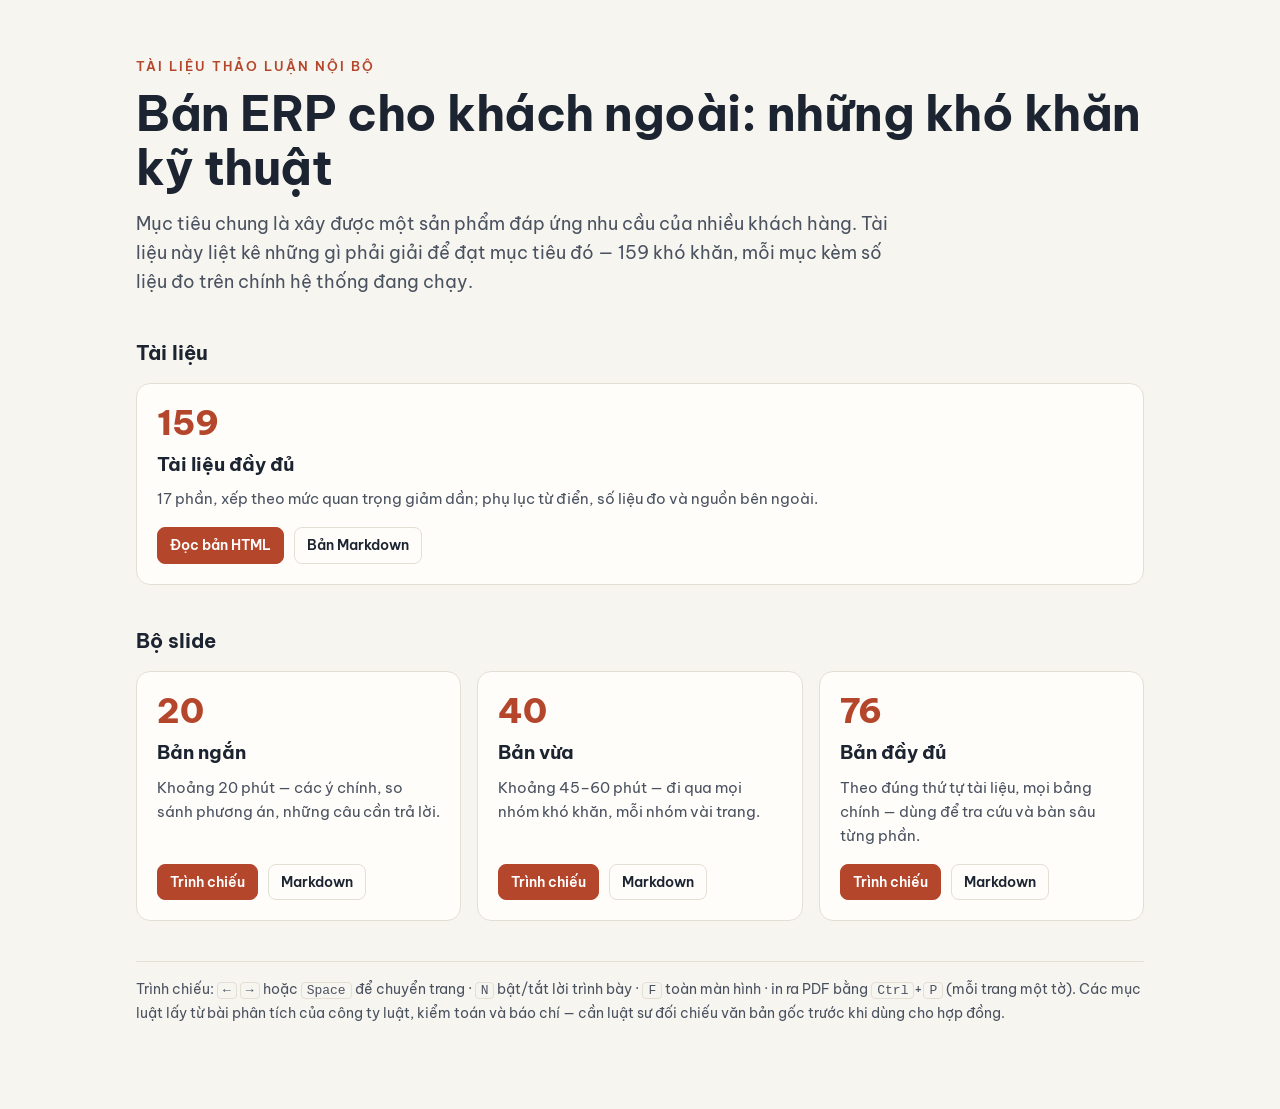
==== index.html @ 6b341f36 "Tài liệu và 3 bộ slide: bán ERP cho khách ngoài - tai-lieu/: 159 khó khăn, 17 phần (HTML + Markdown)" ====
<!doctype html>
<html lang="vi">
<head>
<meta charset="utf-8">
<meta name="viewport" content="width=device-width, initial-scale=1">
<title>Bán ERP cho khách ngoài</title>
<link rel="preconnect" href="https://fonts.googleapis.com">
<link rel="preconnect" href="https://fonts.gstatic.com" crossorigin>
<link href="https://fonts.googleapis.com/css2?family=Be+Vietnam+Pro:wght@400;600;700;800&display=swap" rel="stylesheet">
<style>
  :root { --bg: #F7F5F0; --ink: #1B2430; --muted: #4A5260; --accent: #B4462B; --card: #FFFDF9; --line: #E4DFD5; }
  @media (prefers-color-scheme: dark) {
    :root:not([data-theme="light"]) { --bg: #10151c; --ink: #F7F5F0; --muted: #B8C0CC; --accent: #E8B04B; --card: #1B2430; --line: #2C3848; }
  }
  * { box-sizing: border-box; }
  body { margin: 0; background: var(--bg); color: var(--ink); font: 400 17px/1.6 'Be Vietnam Pro', Arial, sans-serif; }
  main { max-width: 1040px; margin: 0 auto; padding: 56px 16px 72px; }
  .kicker { color: var(--accent); font-weight: 600; letter-spacing: 2px; text-transform: uppercase; font-size: 13px; margin: 0 0 10px; }
  h1 { font-size: clamp(30px, 5vw, 48px); line-height: 1.12; margin: 0 0 16px; letter-spacing: -0.5px; }
  .lead { color: var(--muted); font-size: 18px; max-width: 760px; margin: 0 0 40px; }
  h2 { font-size: 20px; margin: 40px 0 14px; }
  .grid { display: grid; gap: 16px; grid-template-columns: repeat(auto-fit, minmax(280px, 1fr)); }
  .card { background: var(--card); border: 1px solid var(--line); border-radius: 14px; padding: 20px; display: flex; flex-direction: column; gap: 8px; }
  .card h3 { margin: 0; font-size: 19px; }
  .card p { margin: 0; color: var(--muted); font-size: 15px; }
  .num { font-size: 34px; font-weight: 800; color: var(--accent); line-height: 1.1; }
  .links { display: flex; gap: 10px; flex-wrap: wrap; margin-top: auto; padding-top: 8px; }
  .links a { color: var(--ink); text-decoration: none; border: 1px solid var(--line); border-radius: 8px; padding: 6px 12px; font-weight: 600; font-size: 14px; }
  .links a.primary { background: var(--accent); border-color: var(--accent); color: #fff; }
  .note { color: var(--muted); font-size: 14px; margin-top: 40px; border-top: 1px solid var(--line); padding-top: 16px; }
  kbd { border: 1px solid var(--line); border-radius: 4px; padding: 0 5px; font-size: 13px; }
</style>
</head>
<body>
<main>
  <p class="kicker">Tài liệu thảo luận nội bộ</p>
  <h1>Bán ERP cho khách ngoài: những khó khăn kỹ thuật</h1>
  <p class="lead">Mục tiêu chung là xây được một sản phẩm đáp ứng nhu cầu của nhiều khách hàng. Tài liệu này liệt kê những gì phải giải để đạt mục tiêu đó — 159 khó khăn, mỗi mục kèm số liệu đo trên chính hệ thống đang chạy.</p>

  <h2>Tài liệu</h2>
  <div class="grid">
    <div class="card">
      <div class="num">159</div>
      <h3>Tài liệu đầy đủ</h3>
      <p>17 phần, xếp theo mức quan trọng giảm dần; phụ lục từ điển, số liệu đo và nguồn bên ngoài.</p>
      <div class="links"><a class="primary" href="tai-lieu/ban-erp-cho-khach-hang.html">Đọc bản HTML</a><a href="tai-lieu/ban-erp-cho-khach-hang.md">Bản Markdown</a></div>
    </div>
  </div>

  <h2>Bộ slide</h2>
  <div class="grid">
    <div class="card">
      <div class="num">20</div>
      <h3>Bản ngắn</h3>
      <p>Khoảng 20 phút — các ý chính, so sánh phương án, những câu cần trả lời.</p>
      <div class="links"><a class="primary" href="slides/ban-ngan-20-trang.html">Trình chiếu</a><a href="slides/ban-ngan-20-trang.md">Markdown</a></div>
    </div>
    <div class="card">
      <div class="num">40</div>
      <h3>Bản vừa</h3>
      <p>Khoảng 45–60 phút — đi qua mọi nhóm khó khăn, mỗi nhóm vài trang.</p>
      <div class="links"><a class="primary" href="slides/ban-vua-40-trang.html">Trình chiếu</a><a href="slides/ban-vua-40-trang.md">Markdown</a></div>
    </div>
    <div class="card">
      <div class="num">76</div>
      <h3>Bản đầy đủ</h3>
      <p>Theo đúng thứ tự tài liệu, mọi bảng chính — dùng để tra cứu và bàn sâu từng phần.</p>
      <div class="links"><a class="primary" href="slides/ban-day-du.html">Trình chiếu</a><a href="slides/ban-day-du.md">Markdown</a></div>
    </div>
  </div>

  <p class="note">Trình chiếu: <kbd>←</kbd> <kbd>→</kbd> hoặc <kbd>Space</kbd> để chuyển trang · <kbd>N</kbd> bật/tắt lời trình bày · <kbd>F</kbd> toàn màn hình · in ra PDF bằng <kbd>Ctrl</kbd>+<kbd>P</kbd> (mỗi trang một tờ). Các mục luật lấy từ bài phân tích của công ty luật, kiểm toán và báo chí — cần luật sư đối chiếu văn bản gốc trước khi dùng cho hợp đồng.</p>
</main>
</body>
</html>
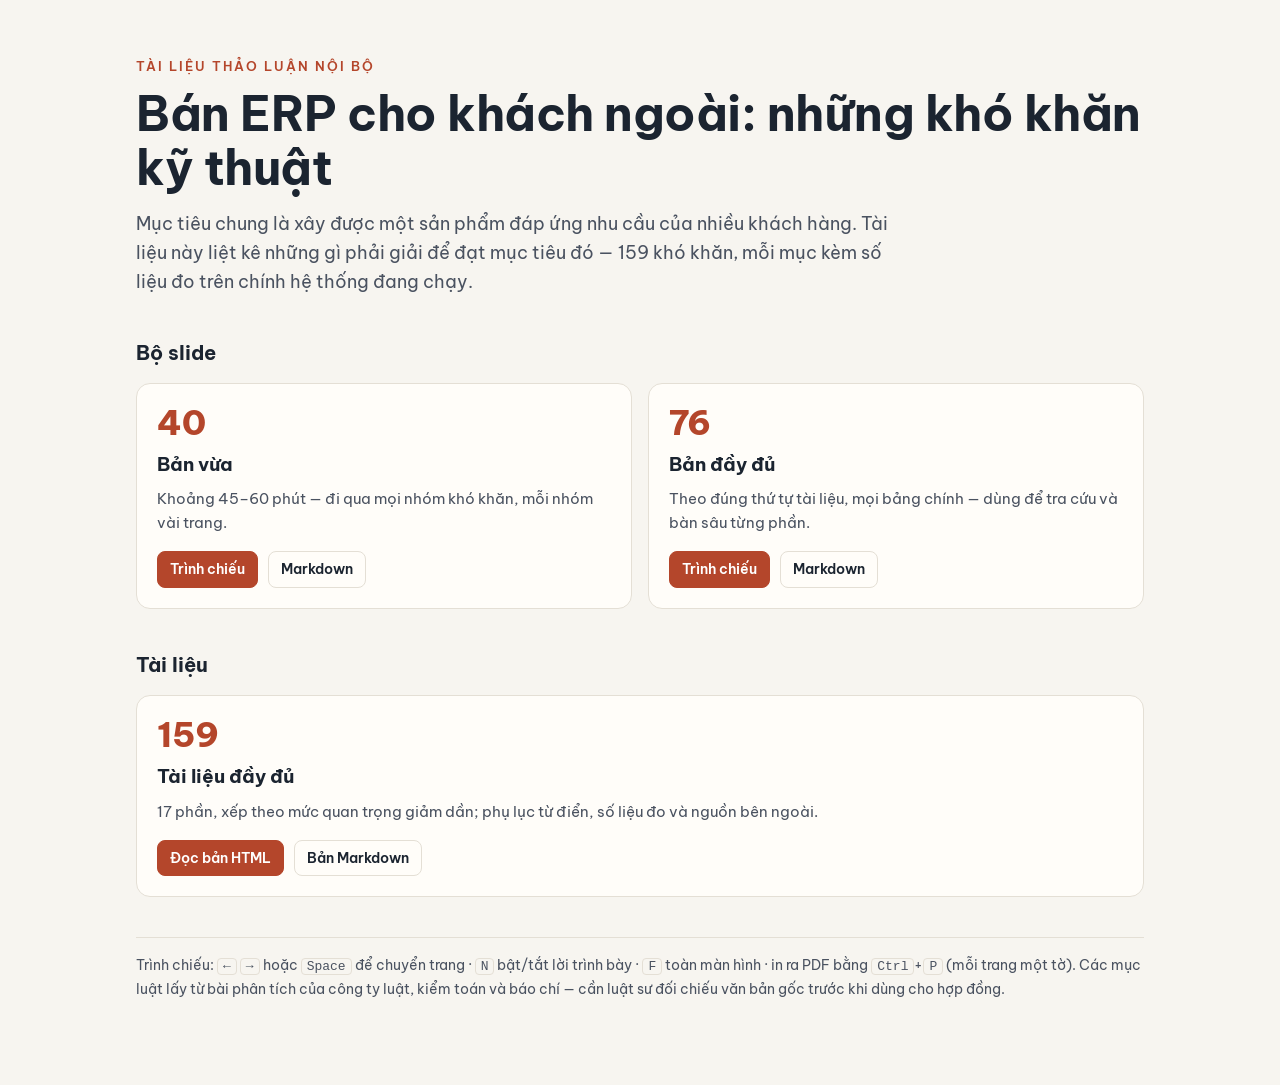
==== commit ae92b51b: "Bỏ bộ slide 20 trang; đưa tài liệu đầy đủ xuống cuối trang chính Co-Authored-By: Claude Opus 5.5 <no" ====
--- a/index.html
+++ b/index.html
@@ -37,24 +37,8 @@
   <h1>Bán ERP cho khách ngoài: những khó khăn kỹ thuật</h1>
   <p class="lead">Mục tiêu chung là xây được một sản phẩm đáp ứng nhu cầu của nhiều khách hàng. Tài liệu này liệt kê những gì phải giải để đạt mục tiêu đó — 159 khó khăn, mỗi mục kèm số liệu đo trên chính hệ thống đang chạy.</p>
 
-  <h2>Tài liệu</h2>
-  <div class="grid">
-    <div class="card">
-      <div class="num">159</div>
-      <h3>Tài liệu đầy đủ</h3>
-      <p>17 phần, xếp theo mức quan trọng giảm dần; phụ lục từ điển, số liệu đo và nguồn bên ngoài.</p>
-      <div class="links"><a class="primary" href="tai-lieu/ban-erp-cho-khach-hang.html">Đọc bản HTML</a><a href="tai-lieu/ban-erp-cho-khach-hang.md">Bản Markdown</a></div>
-    </div>
-  </div>
-
   <h2>Bộ slide</h2>
   <div class="grid">
-    <div class="card">
-      <div class="num">20</div>
-      <h3>Bản ngắn</h3>
-      <p>Khoảng 20 phút — các ý chính, so sánh phương án, những câu cần trả lời.</p>
-      <div class="links"><a class="primary" href="slides/ban-ngan-20-trang.html">Trình chiếu</a><a href="slides/ban-ngan-20-trang.md">Markdown</a></div>
-    </div>
     <div class="card">
       <div class="num">40</div>
       <h3>Bản vừa</h3>
@@ -69,6 +53,16 @@
     </div>
   </div>
 
+  <h2>Tài liệu</h2>
+  <div class="grid">
+    <div class="card">
+      <div class="num">159</div>
+      <h3>Tài liệu đầy đủ</h3>
+      <p>17 phần, xếp theo mức quan trọng giảm dần; phụ lục từ điển, số liệu đo và nguồn bên ngoài.</p>
+      <div class="links"><a class="primary" href="tai-lieu/ban-erp-cho-khach-hang.html">Đọc bản HTML</a><a href="tai-lieu/ban-erp-cho-khach-hang.md">Bản Markdown</a></div>
+    </div>
+  </div>
+
   <p class="note">Trình chiếu: <kbd>←</kbd> <kbd>→</kbd> hoặc <kbd>Space</kbd> để chuyển trang · <kbd>N</kbd> bật/tắt lời trình bày · <kbd>F</kbd> toàn màn hình · in ra PDF bằng <kbd>Ctrl</kbd>+<kbd>P</kbd> (mỗi trang một tờ). Các mục luật lấy từ bài phân tích của công ty luật, kiểm toán và báo chí — cần luật sư đối chiếu văn bản gốc trước khi dùng cho hợp đồng.</p>
 </main>
 </body>
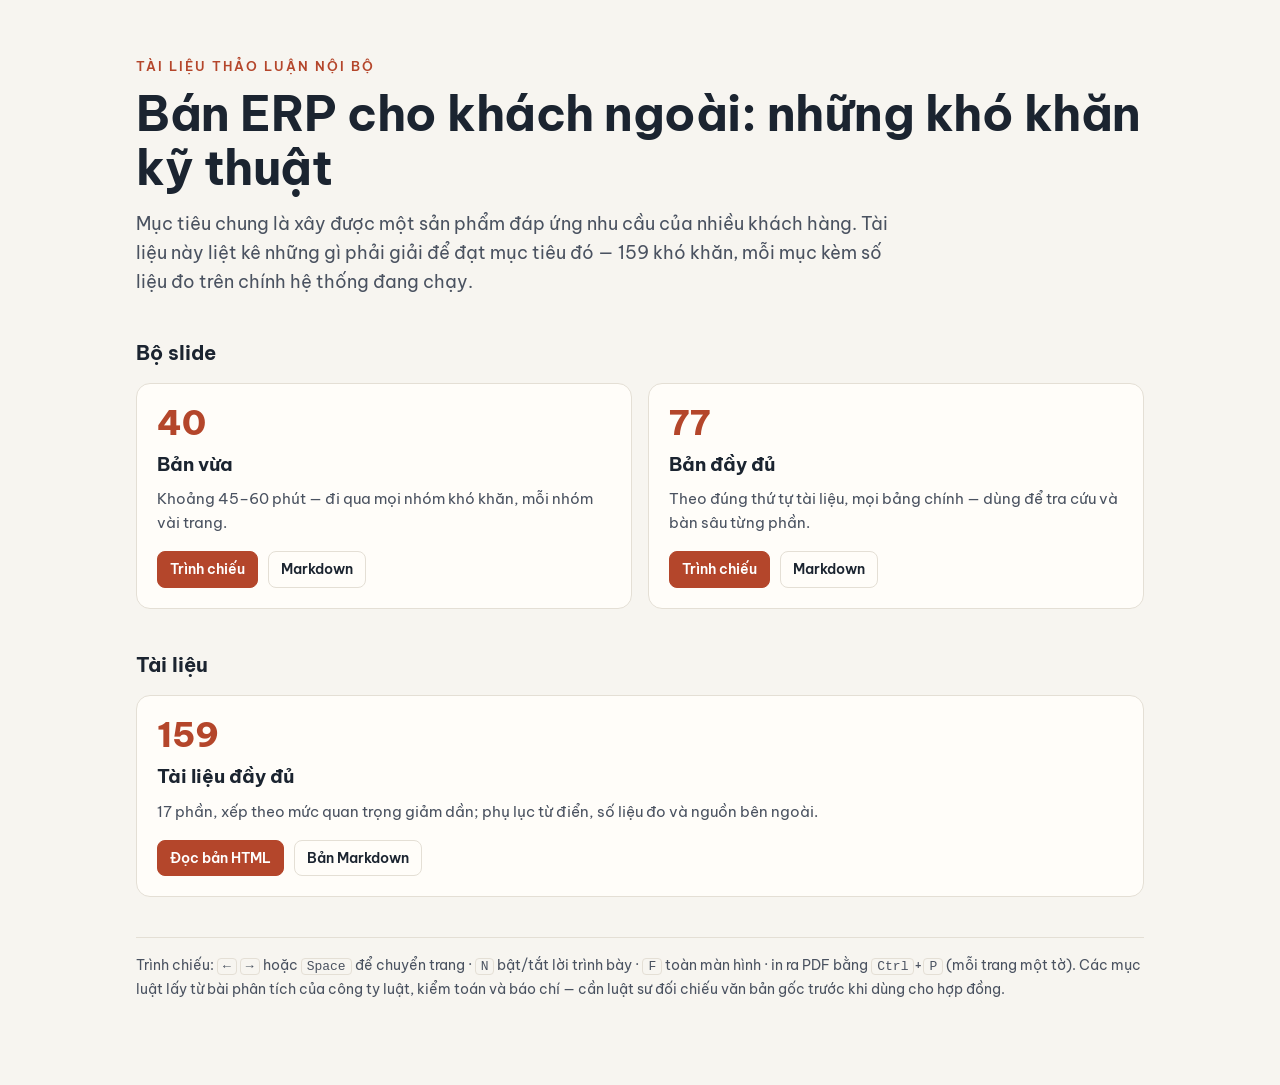
==== commit cd645a63: "Chỉnh bộ slide 40 trang: thêm ẩn dụ xây nhà, viết lại trường/quy trình động, kiểm thử – nghiệm thu, " ====
--- a/index.html
+++ b/index.html
@@ -46,7 +46,7 @@
       <div class="links"><a class="primary" href="slides/ban-vua-40-trang.html">Trình chiếu</a><a href="slides/ban-vua-40-trang.md">Markdown</a></div>
     </div>
     <div class="card">
-      <div class="num">76</div>
+      <div class="num">77</div>
       <h3>Bản đầy đủ</h3>
       <p>Theo đúng thứ tự tài liệu, mọi bảng chính — dùng để tra cứu và bàn sâu từng phần.</p>
       <div class="links"><a class="primary" href="slides/ban-day-du.html">Trình chiếu</a><a href="slides/ban-day-du.md">Markdown</a></div>
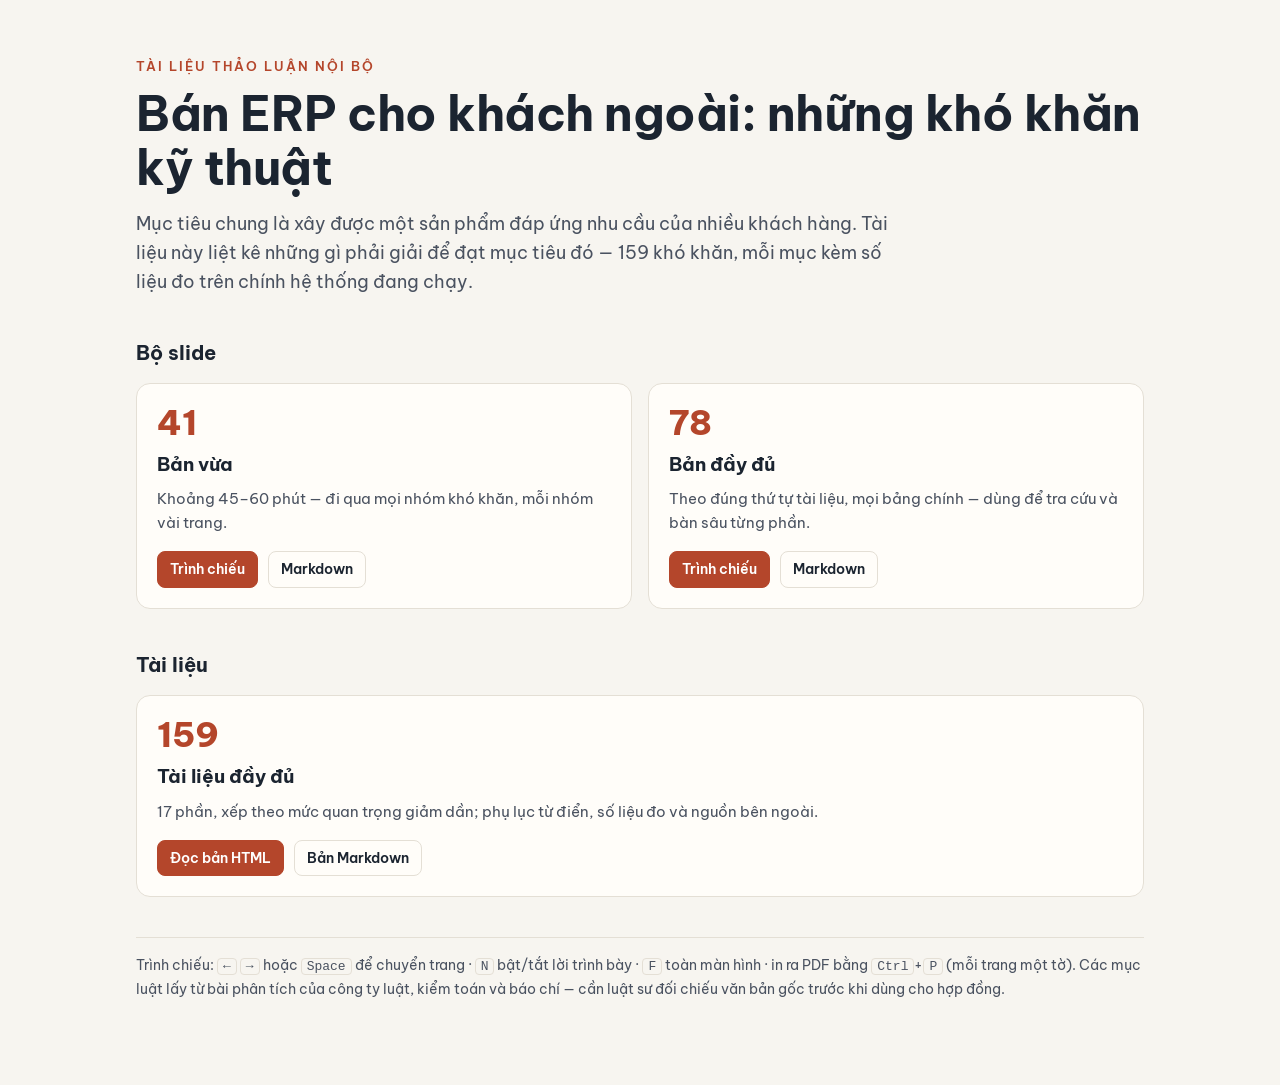
==== commit d06493fe: "Thêm trang kết bằng ảnh: đi sai hướng thì nhanh mấy cũng vô ích Co-Authored-By: Claude Opus 5.5 <nor" ====
--- a/index.html
+++ b/index.html
@@ -40,13 +40,13 @@
   <h2>Bộ slide</h2>
   <div class="grid">
     <div class="card">
-      <div class="num">40</div>
+      <div class="num">41</div>
       <h3>Bản vừa</h3>
       <p>Khoảng 45–60 phút — đi qua mọi nhóm khó khăn, mỗi nhóm vài trang.</p>
       <div class="links"><a class="primary" href="slides/ban-vua-40-trang.html">Trình chiếu</a><a href="slides/ban-vua-40-trang.md">Markdown</a></div>
     </div>
     <div class="card">
-      <div class="num">77</div>
+      <div class="num">78</div>
       <h3>Bản đầy đủ</h3>
       <p>Theo đúng thứ tự tài liệu, mọi bảng chính — dùng để tra cứu và bàn sâu từng phần.</p>
       <div class="links"><a class="primary" href="slides/ban-day-du.html">Trình chiếu</a><a href="slides/ban-day-du.md">Markdown</a></div>
